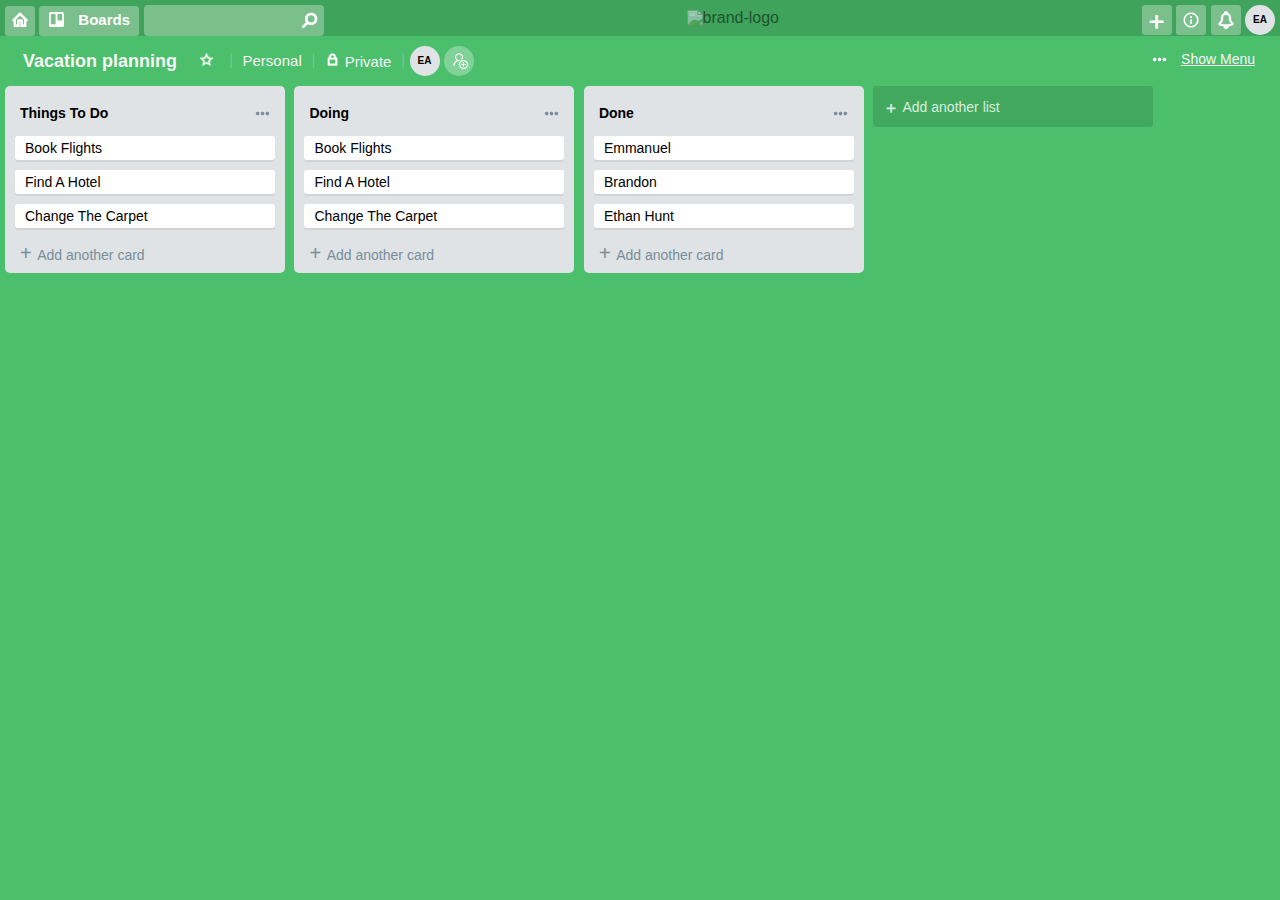
==== index.html @ 665a34eb "Initial commit" ====
<!doctype html>
<html lang=en-US>
	<head>
		<meta charset=UTF-8 />
		<title>Vacation planning | Trello</title>
		<link rel="stylesheet" href="assets/stylesheets/main.css" />
		<script src="https://ajax.googleapis.com/ajax/libs/jquery/3.3.1/jquery.min.js"></script>
		<script type="text/javascript" src="assets/javascripts/application.js"></script>
	</head>

	<body>
		<header id="main-header">
			<div id="left-icons">
				<a href="#" id="home-button"><img src="assets/images/icons/home-logo.png"></a>
				<a href="#" id="boards-button">
					<img src="assets/images/icons/trello-small.png" />
					<span>Boards</span>
				</a>
				<label for="search-bar" id="search-bar">
					<input type="search" name="search-bar" />
					<img src="assets/images/icons/search-button.png" id="search-button" alt="search button" />
				</label>
			</div>
			<div>
				<a><img src="assets/images/icons/Trello-logo-white.png" id="brand-logo" alt="brand-logo" /></a>
			</div>

			<div id="right-icons">
				<a href="#"><span id="add-button">&#65291;</span></a>
				<a href="#"><img src="assets/images/icons/info-button.png" id="info-button" alt="info button" /></a>
				<a href="#"><img src="assets/images/icons/notification-button.png" id="notification-button" alt="notification-button" id="user-logo" alt="user image" /></a>
				<a href="#" ><span>ea</span></a>
			</div>
		</header>

        <div id="menu-bar">
			<a href="#" class="hover-highlight" id="board-title"><h1>Vacation planning</h1></a>
			<a href="#" class="hover-highlight"><img src="assets/images/icons/star-button.png" id="star-button" alt="star button" /></a>
			<span span class="separator">|</span>
			<a href="#" class="hover-highlight"><h3>Personal</h3></a>
			<span class="separator">|</span>
			<a href="#" class="hover-highlight"><img src="assets/images/icons/lock-button.png" id="lock-button" alt="lock button" /><h3>Private</h3></a>
			<span span class="separator">|</span>
			<a href="#" class="user"><span>ea</span></a>
			<a href="#" class="add-contact"><img src="assets/images/icons/add-contact-button.png" id="add-contact-button" alt="star button" /></a>

			<div id="menu-bar-right">
				<a href="#" class="hover-highlight">
					<img src="assets/images/icons/more-button.png" id="more-button" alt="more button" />
					<h4>Show Menu</h4>
				</a>
			</div>
		</div>	

		<div id="rename-board">
			<header>
				<h4>Rename Board </h4>
				<img src="assets/images/icons/close-button-grey.png" alt="close-button-grey" id="rename-board-close-button" />	
			</header>
			<form>
				<label for="rename-board-input">
					<h2>Name</h2>
					<input type="text"  id="rename-board-input" />
				</label>
				<input type="submit" name="Rename" value="Rename" />
			</form>
		</div>

		<main>
			<div id="things-to-do" class="main-section">
				<header>
					<h2>Things to do</h2>
					<img src="assets/images/icons/more-button-grey.png" id="more-button-grey" alt="more button" />
				</header>
				<div>
					<ul id="items" ondragover="allowDrop(event)" ondrop="dropHandler(event)">
						<li id="item-1" draggable=true ondragstart="dragStartHandler(event)">Book flights</li>
						<li id="item-2" draggable=true ondragstart="dragStartHandler(event)">Find a hotel</li>
						<li id="item-3" draggable=true ondragstart="dragStartHandler(event)">Change the carpet</li>
					</ul>
				</div>
				<footer>
					<a>&plus; <span>Add another card</span></a>
				</footer>
			</div>

			<div id="doing" class="main-section">
				<header>
					<h2>Doing</h2>
					<img src="assets/images/icons/more-button-grey.png" id="more-button-grey" alt="more button" />
				</header>
				<div >
					<ul id="items" ondragover="allowDrop(event)" ondrop="dropHandler(event)">
						<li id="item-1" draggable=true ondragstart="dragStartHandler(event)">Book flights</li>
						<li id="item-2" draggable=true ondragstart="dragStartHandler(event)">Find a hotel</li>
						<li id="item-3" draggable=true ondragstart="dragStartHandler(event)">Change the carpet</li>
					</ul>
				</div>
				<footer>
					<a>&plus; <span>Add another card</span></a>
				</footer>
			</div>

			<div id="done" class="main-section">
				<header>
					<h2>Done</h2>
					<img src="assets/images/icons/more-button-grey.png" id="more-button-grey" alt="more button" />
				</header>
				<div>
					<ul id="items">
						<li draggable=true>Emmanuel</li>
						<li draggable=true>Brandon</li>
						<li draggable=true>Ethan Hunt</li>
					</ul>
				</div>
				<footer>
					<a>&plus;  <span>Add another card</span></a>
				</footer>
			</div>

			<a href="#" id="add-card"><span id="add-button">&#65291;</span>  Add another list</a>
		</main>
	</body>
</html>
---- assets/stylesheets/main.css ----
@import url("reset.css");

body {
	background-color: #4BBF6B;
	font-family: Avenir, sans-serif;
}

/*----------  Header style ----------*/
header#main-header {
	padding: 5px;
	text-align: center;
	box-sizing: border-box;
	background-color: #40A35B;
}

header#main-header #left-icons {
	float: left;
}

header#main-header div {
	display: inline-block;
}

header#main-header a#home-button,
div#right-icons a {
	width: 30px;
	height: 30px;
	padding-top: 3px;
	border-radius: 3px;
	color: #fff;
	text-decoration: none;
	vertical-align: middle;
	box-sizing: border-box;
	background-color: #7ABF8C;
	display: inline-block;
}

header#main-header #home-button img {
	padding-top: 2px;
	width: 18px;
}

header#main-header #boards-button {
	height: 30px;
	width: 100px;
	padding-top: 5px;
	border-radius: 3px;
	color: #FFFFFF;
	text-decoration: none;
	vertical-align: middle;
	display: inline-block;
	text-align: center;
	box-sizing: border-box;
	background-color: #7ABF8C;
}

header#main-header #boards-button img {
	width: 15px;
	display: inline-block;
	vertical-align: middle;
}
    
header#main-header #boards-button span {
	font-size: 15px;
	margin-left: 10px;
	vertical-align: middle;
	font-weight: bold;
}

header#main-header #search-bar input {
	height: 31px;
	border-radius: 4px;
	padding: 0;
	border: 0;
	width: 180px;
	background: #7ABF8C;
}

header#main-header #search-bar #search-button {
    left: 300px;
    width: 19px;
    top: 11px;    
	position: absolute;
}

header#main-header #brand-logo {
	width: 75px;
	opacity: .5;
	margin: 5px 0;
	vertical-align: middle;
}

header#main-header #right-icons {
	float: right;
}

span#add-button {
	font-size: 25px;
	font-weight: bolder;
}

div#right-icons a img {
	padding-top: 3px;
	width: 18px;
}

div#right-icons a:last-child {
	padding-top: 5px;
	background-color: #DFE3E6;
	border-radius: 100%;
}

div#right-icons a:last-child span {
	font-size: 10px;
	font-weight: bold;
	color: #000000;
	text-transform: uppercase;
}

/*----------  Menu bar style ----------*/
div#menu-bar {
	padding: 10px 15px;
}

.hover-highlight:hover {
	background-color: #40A35B;
}

div#menu-bar a {
	border-radius: 3px;
	padding: 5px;
	color: #F6F6F6;
	text-align: center;
	text-decoration: none;
	display: inline-block;
	box-sizing: border-box;
	vertical-align: middle;
}

div#menu-bar h1 {
	width: 160px;
	font-size: 18px;
	font-weight: bold;
}

.separator {
	color: #6FCC89;
}

div#menu-bar #info-button,
#star-button,
#lock-button {
	padding: 0 5px;
	width: 15px;
}

#lock-button {
	padding-left: 0px;
}

div#menu-bar h3 {
	display: inline-block;
	font-size: 15px;
}

.user {
	width: 30px;
	height: 30px;
	padding-top: 5px;
	background-color: #DFE3E6;
	border-radius: 100% !important;
} 

.user span {
	font-size: 10px;
	font-weight: bold;
	color: #000000;
	text-transform: uppercase;
}

.add-contact {
	width: 30px;
	height: 30px;
	padding-top: 5px;
	background-color: #81D298;
	border-radius: 100% !important;
}

.add-contact img#add-contact-button {
	padding-top: 0px;
	padding-left: 0px;
	width: 18px;
}

div#menu-bar-right {
	float: right;
}

div#menu-bar-right a {
	margin-top: -5px;
	padding: 10px;
}

div#menu-bar-right img {
	width: 15px;
	margin-right: 10px;
	vertical-align: middle;
}

div#menu-bar-right h4 {
	font-size: 14px;
	display: inline-block;
	text-decoration: underline;
}

/*----------  Rename Board Style ----------*/
div#rename-board {
	width: 300px;
	border-radius: 3px;
	z-index: 100;
	margin-left: 5px;
	padding: 10px;
	box-shadow: 0 2px #d3d3d3;
	background-color: #FFFFFF;
	position: absolute;
	display: none;
}

div#rename-board header {
	height: 30px;
	padding-top: 3px;
	border-bottom: 1px solid #d1d1d1;
	text-align: center;
}

div#rename-board header h4 {
	font-size: 14px;
	color: #596E7A;
	vertical-align: top;
	display: inline-block;
}

div#rename-board header img {
	width: 14px; 
	left: 90px;
	position: relative;
	cursor: pointer;
}

div#rename-board form h2 {
	font-size: 14px;
	padding: 10px 0;
	text-transform: capitalize;
	font-weight: bold;
}

div#rename-board form input#rename-board-input {
	border: 2px solid #DFE3E6;
	border-radius: 3px;
	height: 35px;
	width: 295px;
	padding: 5px 5px 5px 15px;
	box-sizing: border-box;
}

div#rename-board form input#rename-board-input:focus {
    border: 2px solid #0079BF;
}

div#rename-board form input[type="submit"] {
	height: 30px;
	width: 120px;
	font-size: 14px;
	border-radius: 3px;
	margin-top: 20px;
	color: #FFFFFF;
	border: none;
	background: #5AAC44;
	cursor: pointer;
}

/*----------  Main style ----------*/
main {
	width: max-content;
}

.main-section {
	width: 280px;
	margin-left: 5px;
	background: #DFE3E6;
	border-radius: 5px;
	vertical-align: top;
	box-sizing: border-box;
	display: inline-block;
}

.main-section header {
	margin: 10px 0 5px 15px;
}

.main-section h2 {
	font-size: 14px;
	text-transform: capitalize;
	font-weight: bold;
	display: inline-block;
}

.main-section img#more-button-grey {
	width: 15px;
	left: 132px;
	padding: 10px;
	position: relative;
	vertical-align: middle;
}

#doing img#more-button-grey {
	left: 180px;
}

#done img#more-button-grey {
	left: 185px;
}

.main-section img#more-button-grey:hover {
	border-radius: 3px;
	cursor: pointer;
	background-color: #C3CBD1;
}

div.main-section ul#items li {
	border-radius: 3px;
	padding: 5px 10px;
	font-size: 14px;
	margin: 0 10px 10px 10px;
	box-shadow: 0 2px #d3d3d3;
	background-color: #FFFFFF;
	text-transform: capitalize;
	box-sizing: border-box;
}

div.main-section footer {
	height: 35px;
	padding-left: 15px;
	padding-top: 5px;
	font-size: 15px;
	color: #798D99;
	border-bottom-right-radius:  5px;
	border-bottom-left-radius:  5px;
	box-sizing: border-box;
}

div.main-section footer  a {
	font-size: 20px;
}

div.main-section footer:hover {
	background-color: #C3CBD1;
	color: #17394D;
}

div.main-section footer span {
	font-size: 14px;
	vertical-align: middle;
}

div.main-section footer span:hover {
	text-decoration: underline;
}

#add-card span {
	font-size: 16px;
	vertical-align: middle;
}

#add-card {
	font-size: 14px;
	margin-left: 5px;
	width: 270px;
	height: 27px;
	padding: 14px 0 0px 10px;
	color: #D9EEDF;
	border-radius: 3px;
	background-color: #42A85E;
	display: inline-block;
	text-decoration: none;
}

#add-card:hover {
	background-color: #399151;
}
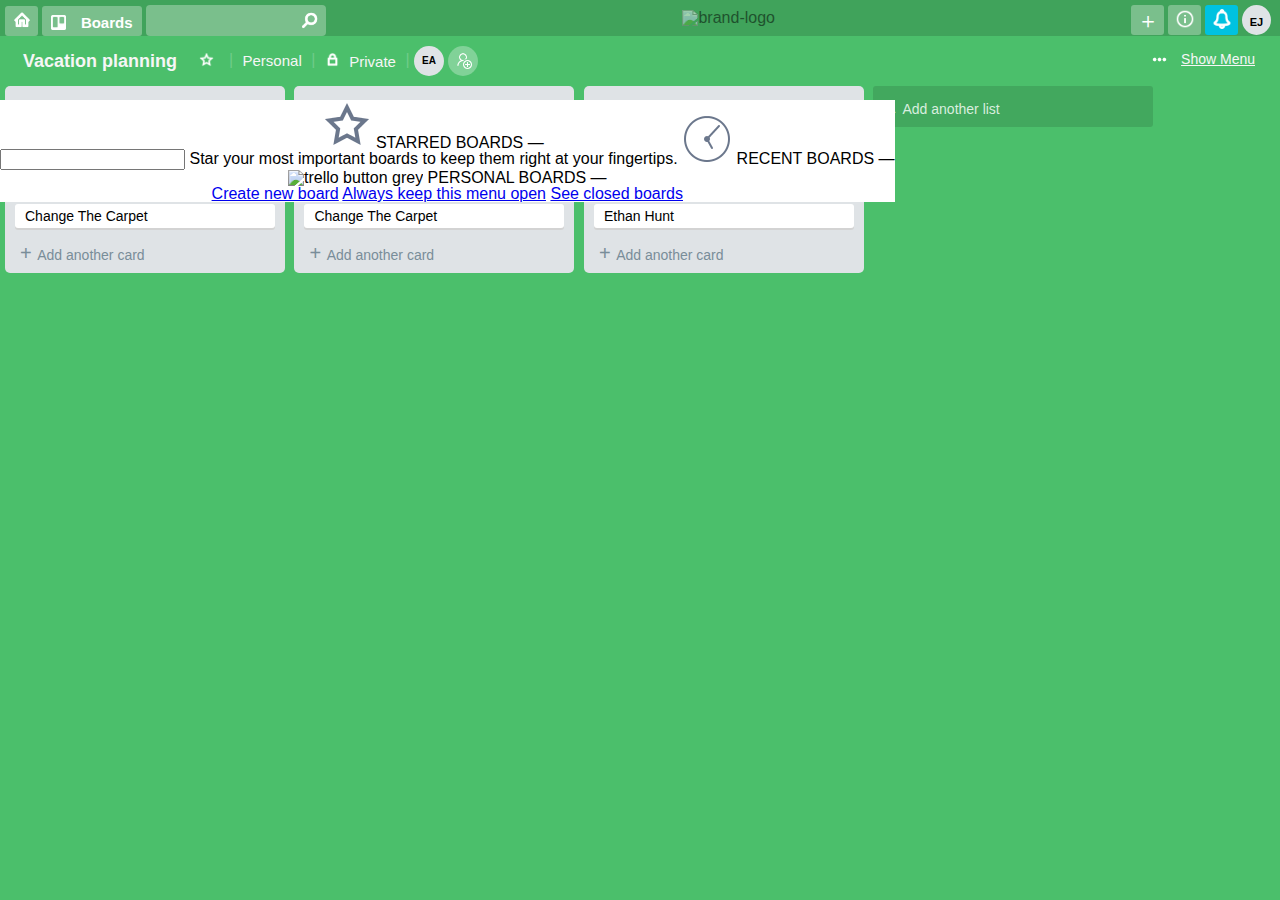
==== commit 70fd38b3: "Board button dropdown" ====
--- a/index.html
+++ b/index.html
@@ -11,35 +11,87 @@
 	<body>
 		<header id="main-header">
 			<div id="left-icons">
-				<a href="#" id="home-button"><img src="assets/images/icons/home-logo.png"></a>
-				<a href="#" id="boards-button">
+				<a href="#" id="home-button">
+					<img src="assets/images/icons/home-logo.png">
+				</a><!--
+			 --><a href="#" id="boards-button">
 					<img src="assets/images/icons/trello-small.png" />
 					<span>Boards</span>
-				</a>
-				<label for="search-bar" id="search-bar">
+				</a><!--
+			 --><label for="search-bar" id="search-bar">
 					<input type="search" name="search-bar" />
 					<img src="assets/images/icons/search-button.png" id="search-button" alt="search button" />
 				</label>
+			</div>
+
+			<div id="boards-dropdown">
+				<label for="find-boards">
+					<input type="text" name="find-boards" id="find-boards-input" />
+				</label>
+				<div id="starred-boards">
+					<div>
+						<img src="assets/images/icons/star-button-grey.png" alt="star button grey" class="display-inline-block" />
+						<h3 class="display-inline-block">STARRED BOARDS</h3>
+						<span class="display-inline-block">&mdash;</span>
+					</div>
+					<p>Star your most important boards to keep them right at your fingertips.</p>
+				</div>
+				<div id="recent-boards">
+					<div>
+						<img src="assets/images/icons/clock-button-grey.png" alt="clock button grey" class="display-inline-block">
+						<h3 class="display-inline-block">RECENT BOARDS</h3>
+						<span class="display-inline-block">&mdash;</span>
+					</div>
+				</div>
+				<div id="personal-boards">
+					<div>
+						<img src="assets/images/icons/trello-button-grey.png" alt="trello button grey" class="display-inline-block" />
+						<h3 class="display-inline-block">PERSONAL BOARDS</h3>
+						<span class="display-inline-block">&mdash;</span>
+					</div>
+				</div>
+				<div id="boards-links">
+					<a href="#">Create new board</a>
+					<a href="#">Always keep this menu open</a>
+					<a href="#">See closed boards</a>
+				</div>
 			</div>
 			<div>
 				<a><img src="assets/images/icons/Trello-logo-white.png" id="brand-logo" alt="brand-logo" /></a>
 			</div>
 
 			<div id="right-icons">
-				<a href="#"><span id="add-button">&#65291;</span></a>
-				<a href="#"><img src="assets/images/icons/info-button.png" id="info-button" alt="info button" /></a>
-				<a href="#"><img src="assets/images/icons/notification-button.png" id="notification-button" alt="notification-button" id="user-logo" alt="user image" /></a>
-				<a href="#" ><span>ea</span></a>
+				<a href="#">
+					<span id="add-button">&#65291;</span>
+				</a><!--
+			 --><a href="#">
+			 		<img src="assets/images/icons/info-button.png" id="info-button" alt="info button" />
+			 	</a><!--
+			 --><a href="#" id="notification-button">
+			 		<img src="assets/images/icons/notification-button.png" alt="notification-button" id="user-logo" alt="user image" />
+			 	</a><!--
+			 --><a href="#" >
+			 		<span>ej</span>
+			 	</a>
 			</div>
 		</header>
 
         <div id="menu-bar">
-			<a href="#" class="hover-highlight" id="board-title"><h1>Vacation planning</h1></a>
-			<a href="#" class="hover-highlight"><img src="assets/images/icons/star-button.png" id="star-button" alt="star button" /></a>
-			<span span class="separator">|</span>
-			<a href="#" class="hover-highlight"><h3>Personal</h3></a>
+			<a href="#" class="hover-highlight" id="board-title">
+				<h1>Vacation planning</h1>
+			</a>
+			<a href="#" class="hover-highlight">
+				<img src="assets/images/icons/star-button.png" id="star-button" alt="star button" />
+			</a>
 			<span class="separator">|</span>
-			<a href="#" class="hover-highlight"><img src="assets/images/icons/lock-button.png" id="lock-button" alt="lock button" /><h3>Private</h3></a>
+			<a href="#" class="hover-highlight">
+				<h3>Personal</h3>
+			</a>
+			<span class="separator">|</span>
+			<a href="#" class="hover-highlight">
+				<img src="assets/images/icons/lock-button.png" id="lock-button" alt="lock button" />
+				<h3>Private</h3>
+			</a>
 			<span span class="separator">|</span>
 			<a href="#" class="user"><span>ea</span></a>
 			<a href="#" class="add-contact"><img src="assets/images/icons/add-contact-button.png" id="add-contact-button" alt="star button" /></a>
--- a/assets/stylesheets/main.css
+++ b/assets/stylesheets/main.css
@@ -3,6 +3,18 @@
 body {
 	background-color: #4BBF6B;
 	font-family: Avenir, sans-serif;
+}
+
+.display-inline-block {
+	display: inline-block;
+}
+
+.display-inline {
+	display: inline;
+}
+
+.display-block {
+	display: block;
 }
 
 /*----------  Header style ----------*/
@@ -23,9 +35,9 @@
 
 header#main-header a#home-button,
 div#right-icons a {
-	width: 30px;
-	height: 30px;
-	padding-top: 3px;
+	width: 33px;
+	height: 30px;
+	padding-top: 1px;
 	border-radius: 3px;
 	color: #fff;
 	text-decoration: none;
@@ -33,17 +45,18 @@
 	box-sizing: border-box;
 	background-color: #7ABF8C;
 	display: inline-block;
+	margin-right: 4px;
 }
 
 header#main-header #home-button img {
-	padding-top: 2px;
+	padding-top: 4px;
 	width: 18px;
 }
 
 header#main-header #boards-button {
 	height: 30px;
 	width: 100px;
-	padding-top: 5px;
+	padding-top: 8px;
 	border-radius: 3px;
 	color: #FFFFFF;
 	text-decoration: none;
@@ -52,6 +65,22 @@
 	text-align: center;
 	box-sizing: border-box;
 	background-color: #7ABF8C;
+}
+
+/*----------  Board Dropdown ----------*/
+
+header div#boards-dropdown {
+	top: 100px;
+	left: 0;
+	z-index: 100;
+	position: absolute;
+	background-color: white;
+}
+
+header div#boards-dropdown #personal-boards,
+#starred-boards,
+#recent-boards {
+	display: block;
 }
 
 header#main-header #boards-button img {
@@ -95,23 +124,29 @@
 }
 
 span#add-button {
-	font-size: 25px;
-	font-weight: bolder;
+	font-size: 22px;
+	display: inline-block;
+	padding-top: 4px;
+}
+
+#notification-button {
+  background-color: #00c2e0 !important;
 }
 
 div#right-icons a img {
 	padding-top: 3px;
-	width: 18px;
+	width: 20px;
 }
 
 div#right-icons a:last-child {
-	padding-top: 5px;
+	padding-top: 8px;
 	background-color: #DFE3E6;
 	border-radius: 100%;
+	width: 29px;
 }
 
 div#right-icons a:last-child span {
-	font-size: 10px;
+	font-size: 11px;
 	font-weight: bold;
 	color: #000000;
 	text-transform: uppercase;
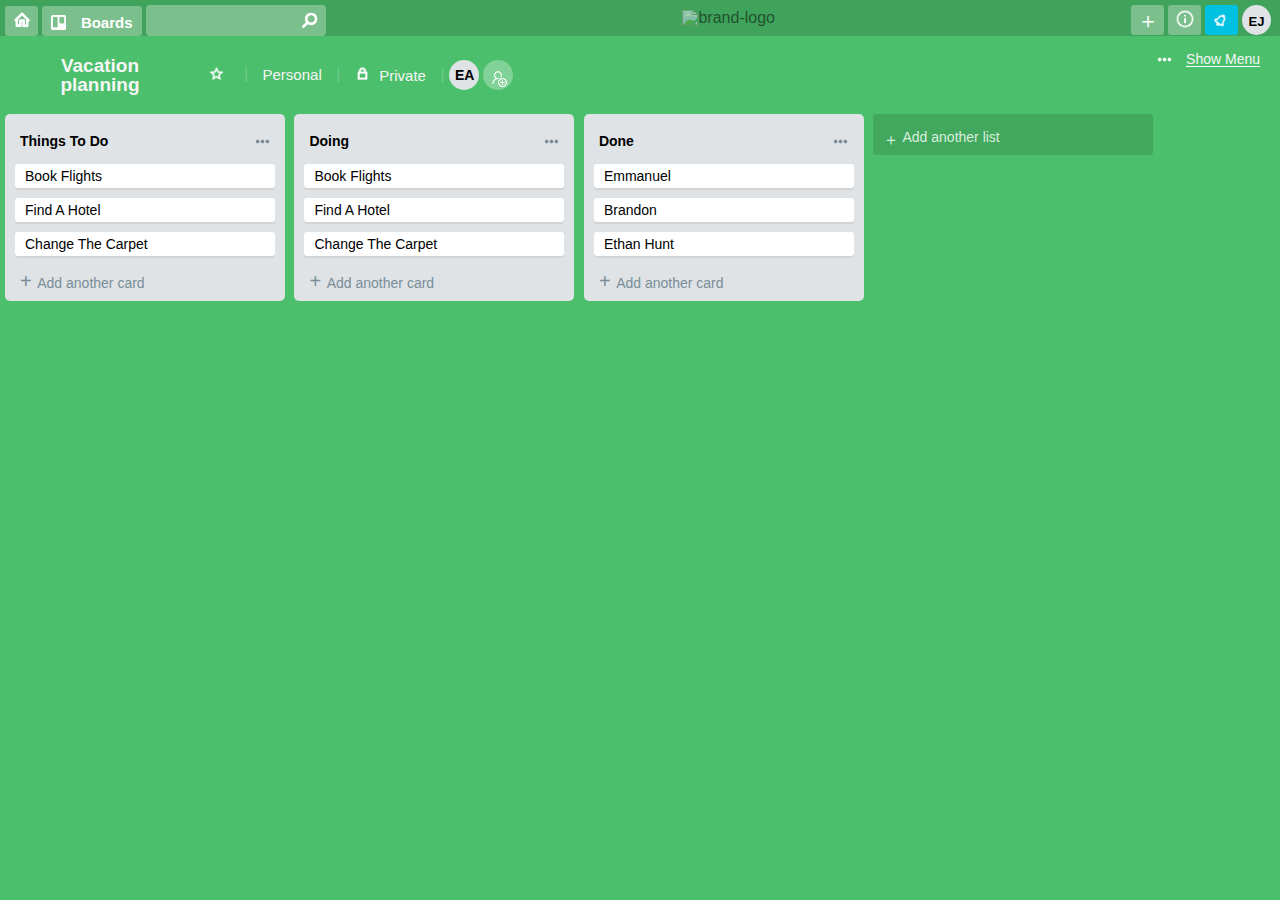
==== commit d052d773: "Drag and Drop Added" ====
--- a/index.html
+++ b/index.html
@@ -81,7 +81,7 @@
 				<h1>Vacation planning</h1>
 			</a>
 			<a href="#" class="hover-highlight">
-				<img src="assets/images/icons/star-button.png" id="star-button" alt="star button" />
+				<img src="assets/images/icons/star-button.png" id="star-button" alt="star button" title="Click to star or unstar this board. Starred boards show up at the top of your boards list." />
 			</a>
 			<span class="separator">|</span>
 			<a href="#" class="hover-highlight">
@@ -94,7 +94,7 @@
 			</a>
 			<span span class="separator">|</span>
 			<a href="#" class="user"><span>ea</span></a>
-			<a href="#" class="add-contact"><img src="assets/images/icons/add-contact-button.png" id="add-contact-button" alt="star button" /></a>
+			<a href="#" class="add-contact"><img src="assets/images/icons/add-contact-button.png" id="add-contact-button" alt="star button" title="Invite To Board." /></a>
 
 			<div id="menu-bar-right">
 				<a href="#" class="hover-highlight">
@@ -126,9 +126,9 @@
 				</header>
 				<div>
 					<ul id="items" ondragover="allowDrop(event)" ondrop="dropHandler(event)">
-						<li id="item-1" draggable=true ondragstart="dragStartHandler(event)">Book flights</li>
-						<li id="item-2" draggable=true ondragstart="dragStartHandler(event)">Find a hotel</li>
-						<li id="item-3" draggable=true ondragstart="dragStartHandler(event)">Change the carpet</li>
+						<li id="todo-item-1" draggable=true ondragstart="dragStartHandler(event)">Book flights</li>
+						<li id="todo-item-2" draggable=true ondragstart="dragStartHandler(event)">Find a hotel</li>
+						<li id="todo-item-3" draggable=true ondragstart="dragStartHandler(event)">Change the carpet</li>
 					</ul>
 				</div>
 				<footer>
@@ -143,9 +143,9 @@
 				</header>
 				<div >
 					<ul id="items" ondragover="allowDrop(event)" ondrop="dropHandler(event)">
-						<li id="item-1" draggable=true ondragstart="dragStartHandler(event)">Book flights</li>
-						<li id="item-2" draggable=true ondragstart="dragStartHandler(event)">Find a hotel</li>
-						<li id="item-3" draggable=true ondragstart="dragStartHandler(event)">Change the carpet</li>
+						<li id="doing-item-1" draggable=true ondragstart="dragStartHandler(event)">Book flights</li>
+						<li id="doing-item-2" draggable=true ondragstart="dragStartHandler(event)">Find a hotel</li>
+						<li id="doing-item-3" draggable=true ondragstart="dragStartHandler(event)">Change the carpet</li>
 					</ul>
 				</div>
 				<footer>
@@ -159,10 +159,10 @@
 					<img src="assets/images/icons/more-button-grey.png" id="more-button-grey" alt="more button" />
 				</header>
 				<div>
-					<ul id="items">
-						<li draggable=true>Emmanuel</li>
-						<li draggable=true>Brandon</li>
-						<li draggable=true>Ethan Hunt</li>
+					<ul id="items" ondragover="allowDrop(event)" ondrop="dropHandler(event)">
+						<li id="done-item-1" draggable=true ondragstart="dragStartHandler(event)">Emmanuel</li>
+						<li id="done-item-1" draggable=true ondragstart="dragStartHandler(event)">Brandon</li>
+						<li id="done-item-1" draggable=true ondragstart="dragStartHandler(event)">Ethan Hunt</li>
 					</ul>
 				</div>
 				<footer>
--- a/assets/stylesheets/main.css
+++ b/assets/stylesheets/main.css
@@ -75,6 +75,7 @@
 	z-index: 100;
 	position: absolute;
 	background-color: white;
+	display: none;
 }
 
 header div#boards-dropdown #personal-boards,
@@ -119,6 +120,8 @@
 	vertical-align: middle;
 }
 
+/*----------  Header right icons ----------*/
+
 header#main-header #right-icons {
 	float: right;
 }
@@ -136,6 +139,12 @@
 div#right-icons a img {
 	padding-top: 3px;
 	width: 20px;
+}
+
+#notification-button img#user-logo {
+    width: 13px;
+	margin-top: 5px;
+	transform: rotate(35deg);
 }
 
 div#right-icons a:last-child {
@@ -146,7 +155,7 @@
 }
 
 div#right-icons a:last-child span {
-	font-size: 11px;
+	font-size: 13px;
 	font-weight: bold;
 	color: #000000;
 	text-transform: uppercase;
@@ -154,16 +163,16 @@
 
 /*----------  Menu bar style ----------*/
 div#menu-bar {
-	padding: 10px 15px;
+	padding: 10px;
 }
 
 .hover-highlight:hover {
-	background-color: #40A35B;
+	background-color: #34864B;
 }
 
 div#menu-bar a {
 	border-radius: 3px;
-	padding: 5px;
+	padding: 10px;
 	color: #F6F6F6;
 	text-align: center;
 	text-decoration: none;
@@ -174,8 +183,8 @@
 
 div#menu-bar h1 {
 	width: 160px;
-	font-size: 18px;
-	font-weight: bold;
+	font-size: 19px;
+	font-weight: bolder;
 }
 
 .separator {
@@ -207,10 +216,13 @@
 } 
 
 .user span {
-	font-size: 10px;
+	font-size: 14px;
 	font-weight: bold;
 	color: #000000;
 	text-transform: uppercase;
+	display: block;
+	margin-left: -4px;
+	margin-top: -2px;
 }
 
 .add-contact {
@@ -225,6 +237,8 @@
 	padding-top: 0px;
 	padding-left: 0px;
 	width: 18px;
+	margin: -4px;
+	margin-left: -5px;
 }
 
 div#menu-bar-right {
@@ -245,7 +259,7 @@
 div#menu-bar-right h4 {
 	font-size: 14px;
 	display: inline-block;
-	text-decoration: underline;
+	border-bottom: 1px solid white;
 }
 
 /*----------  Rename Board Style ----------*/
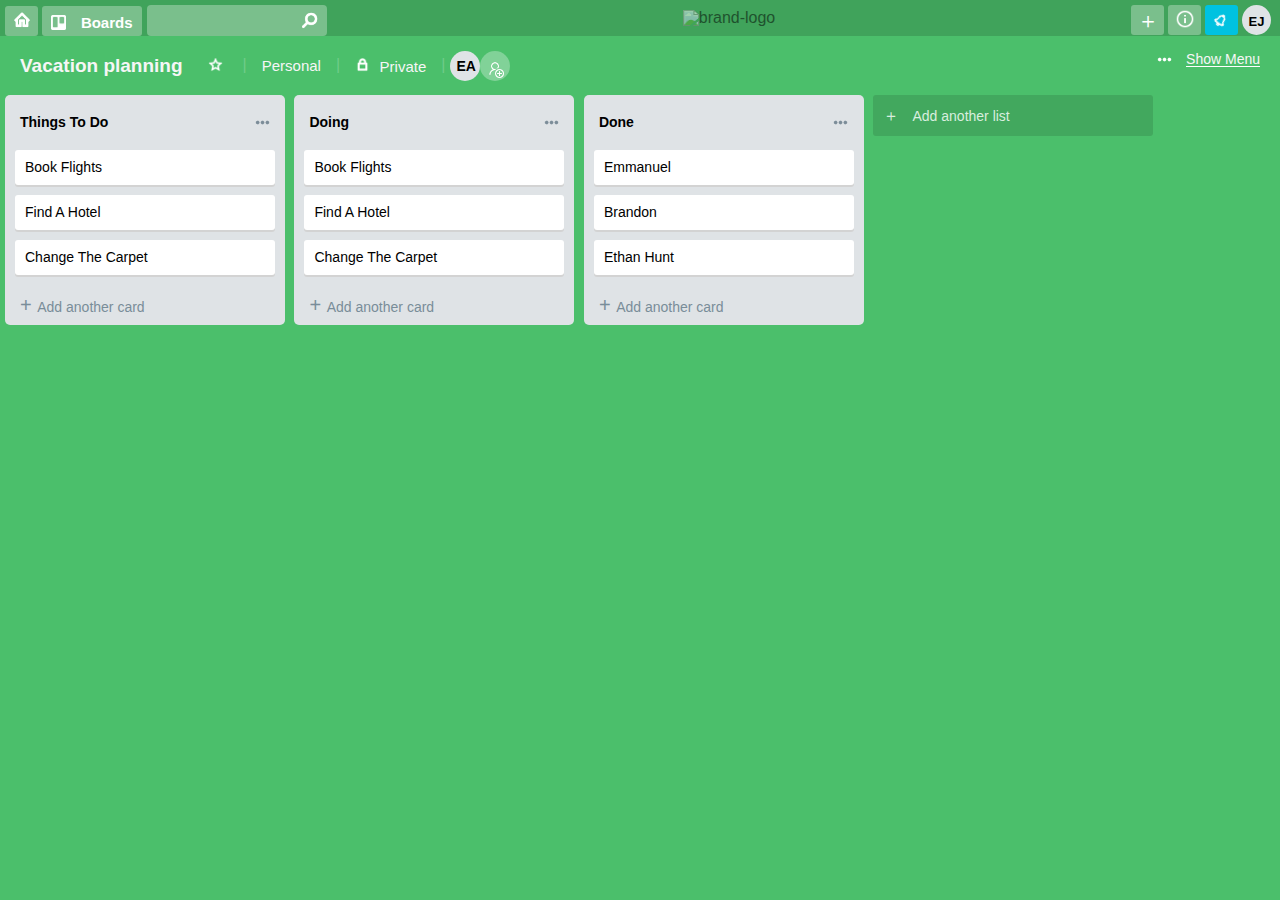
==== commit e36de5f4: "Added 'Click rename' functionality" ====
--- a/index.html
+++ b/index.html
@@ -18,8 +18,8 @@
 					<img src="assets/images/icons/trello-small.png" />
 					<span>Boards</span>
 				</a><!--
-			 --><label for="search-bar" id="search-bar">
-					<input type="search" name="search-bar" />
+			 --><label for="search-bar" id="search-bar"><!--
+				 --><input type="search" name="search-bar" />
 					<img src="assets/images/icons/search-button.png" id="search-button" alt="search button" />
 				</label>
 			</div>
@@ -79,22 +79,26 @@
         <div id="menu-bar">
 			<a href="#" class="hover-highlight" id="board-title">
 				<h1>Vacation planning</h1>
-			</a>
-			<a href="#" class="hover-highlight">
+			</a><!--
+		 --><a href="#" class="hover-highlight">
 				<img src="assets/images/icons/star-button.png" id="star-button" alt="star button" title="Click to star or unstar this board. Starred boards show up at the top of your boards list." />
-			</a>
-			<span class="separator">|</span>
-			<a href="#" class="hover-highlight">
+			</a><!--
+		--><span class="separator">|</span><!--
+		--><a href="#" class="hover-highlight">
 				<h3>Personal</h3>
-			</a>
-			<span class="separator">|</span>
-			<a href="#" class="hover-highlight">
+			</a><!--
+		--><span class="separator">|</span><!--
+		--><a href="#" class="hover-highlight">
 				<img src="assets/images/icons/lock-button.png" id="lock-button" alt="lock button" />
 				<h3>Private</h3>
+			</a><!--
+		 --><span span class="separator">|</span><!--
+		 --><a href="#" class="user">
+				<span>ea</span>
+			</a><!--
+		 --><a href="#" class="add-contact">
+				<img src="assets/images/icons/add-contact-button.png" id="add-contact-button" alt="star button" title="Invite To Board." />
 			</a>
-			<span span class="separator">|</span>
-			<a href="#" class="user"><span>ea</span></a>
-			<a href="#" class="add-contact"><img src="assets/images/icons/add-contact-button.png" id="add-contact-button" alt="star button" title="Invite To Board." /></a>
 
 			<div id="menu-bar-right">
 				<a href="#" class="hover-highlight">
@@ -104,7 +108,7 @@
 			</div>
 		</div>	
 
-		<div id="rename-board">
+		<!-- <div id="rename-board">
 			<header>
 				<h4>Rename Board </h4>
 				<img src="assets/images/icons/close-button-grey.png" alt="close-button-grey" id="rename-board-close-button" />	
@@ -116,7 +120,7 @@
 				</label>
 				<input type="submit" name="Rename" value="Rename" />
 			</form>
-		</div>
+		</div> -->
 
 		<main>
 			<div id="things-to-do" class="main-section">
--- a/assets/stylesheets/main.css
+++ b/assets/stylesheets/main.css
@@ -58,6 +58,7 @@
 	width: 100px;
 	padding-top: 8px;
 	border-radius: 3px;
+	margin-right: 5px;
 	color: #FFFFFF;
 	text-decoration: none;
 	vertical-align: middle;
@@ -103,6 +104,7 @@
 	padding: 0;
 	border: 0;
 	width: 180px;
+	vertical-align: middle;
 	background: #7ABF8C;
 }
 
@@ -182,13 +184,13 @@
 }
 
 div#menu-bar h1 {
-	width: 160px;
 	font-size: 19px;
 	font-weight: bolder;
 }
 
 .separator {
 	color: #6FCC89;
+	margin: 0 5px;
 }
 
 div#menu-bar #info-button,
@@ -376,9 +378,14 @@
 	background-color: #C3CBD1;
 }
 
+ul#items {
+	padding: 5px 0;
+}
+
 div.main-section ul#items li {
-	border-radius: 3px;
-	padding: 5px 10px;
+	height: 35px;
+	border-radius: 3px;
+	padding: 10px 10px;
 	font-size: 14px;
 	margin: 0 10px 10px 10px;
 	box-shadow: 0 2px #d3d3d3;
@@ -418,7 +425,9 @@
 
 #add-card span {
 	font-size: 16px;
-	vertical-align: middle;
+	vertical-align: top;
+	margin-top: -5px;
+	margin-right: 10px;
 }
 
 #add-card {
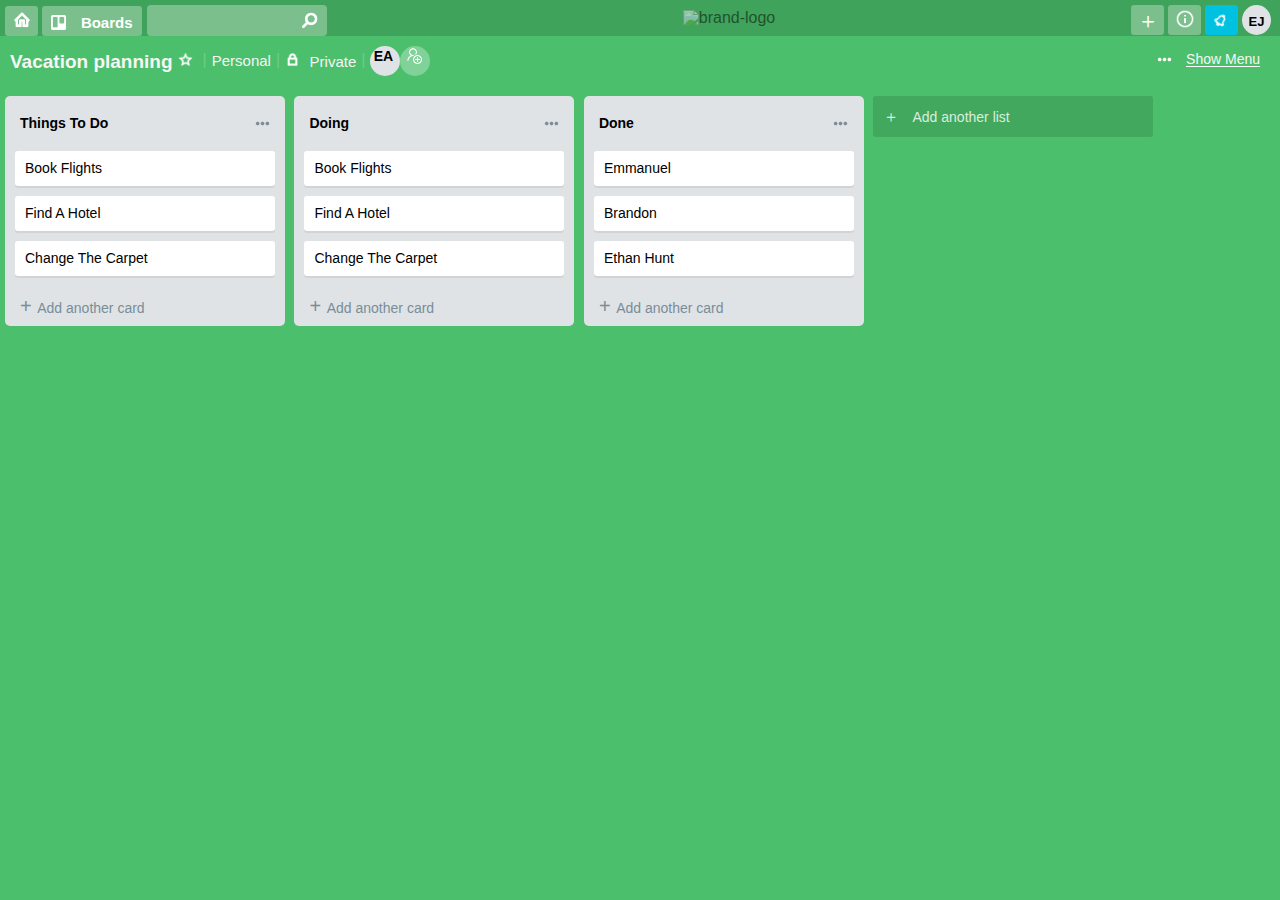
==== commit b6c1e5dd: "'Click Rename' has been edited" ====
--- a/index.html
+++ b/index.html
@@ -1,4 +1,5 @@
 <!doctype html>
+
 <html lang=en-US>
 	<head>
 		<meta charset=UTF-8 />
@@ -78,7 +79,7 @@
 
         <div id="menu-bar">
 			<a href="#" class="hover-highlight" id="board-title">
-				<h1>Vacation planning</h1>
+				<h1 class="board-name">Vacation planning</h1>
 			</a><!--
 		 --><a href="#" class="hover-highlight">
 				<img src="assets/images/icons/star-button.png" id="star-button" alt="star button" title="Click to star or unstar this board. Starred boards show up at the top of your boards list." />
--- a/assets/stylesheets/main.css
+++ b/assets/stylesheets/main.css
@@ -166,6 +166,7 @@
 /*----------  Menu bar style ----------*/
 div#menu-bar {
 	padding: 10px;
+	height: 40px;
 }
 
 .hover-highlight:hover {
@@ -174,7 +175,7 @@
 
 div#menu-bar a {
 	border-radius: 3px;
-	padding: 10px;
+	/*! padding: 10px; */
 	color: #F6F6F6;
 	text-align: center;
 	text-decoration: none;
@@ -186,6 +187,21 @@
 div#menu-bar h1 {
 	font-size: 19px;
 	font-weight: bolder;
+}
+
+/*----------  Rename-Input style ----------*/
+#rename-input {
+	height: 34px;
+	border: 2px #1BA4CF solid;
+	margin-left: -10px;
+	border-radius: 3px;
+	font-size: 18px;
+	padding-left: 10px; 
+	font-family: Avenir, sans-serif;
+	min-width: max-content;
+}
+
+iinput#rename-input:enabled {
 }
 
 .separator {
@@ -236,11 +252,11 @@
 }
 
 .add-contact img#add-contact-button {
-	padding-top: 0px;
+	padding-top: 0;
 	padding-left: 0px;
 	width: 18px;
-	margin: -4px;
 	margin-left: -5px;
+	margin-top: -5px;
 }
 
 div#menu-bar-right {
@@ -264,71 +280,6 @@
 	border-bottom: 1px solid white;
 }
 
-/*----------  Rename Board Style ----------*/
-div#rename-board {
-	width: 300px;
-	border-radius: 3px;
-	z-index: 100;
-	margin-left: 5px;
-	padding: 10px;
-	box-shadow: 0 2px #d3d3d3;
-	background-color: #FFFFFF;
-	position: absolute;
-	display: none;
-}
-
-div#rename-board header {
-	height: 30px;
-	padding-top: 3px;
-	border-bottom: 1px solid #d1d1d1;
-	text-align: center;
-}
-
-div#rename-board header h4 {
-	font-size: 14px;
-	color: #596E7A;
-	vertical-align: top;
-	display: inline-block;
-}
-
-div#rename-board header img {
-	width: 14px; 
-	left: 90px;
-	position: relative;
-	cursor: pointer;
-}
-
-div#rename-board form h2 {
-	font-size: 14px;
-	padding: 10px 0;
-	text-transform: capitalize;
-	font-weight: bold;
-}
-
-div#rename-board form input#rename-board-input {
-	border: 2px solid #DFE3E6;
-	border-radius: 3px;
-	height: 35px;
-	width: 295px;
-	padding: 5px 5px 5px 15px;
-	box-sizing: border-box;
-}
-
-div#rename-board form input#rename-board-input:focus {
-    border: 2px solid #0079BF;
-}
-
-div#rename-board form input[type="submit"] {
-	height: 30px;
-	width: 120px;
-	font-size: 14px;
-	border-radius: 3px;
-	margin-top: 20px;
-	color: #FFFFFF;
-	border: none;
-	background: #5AAC44;
-	cursor: pointer;
-}
 
 /*----------  Main style ----------*/
 main {
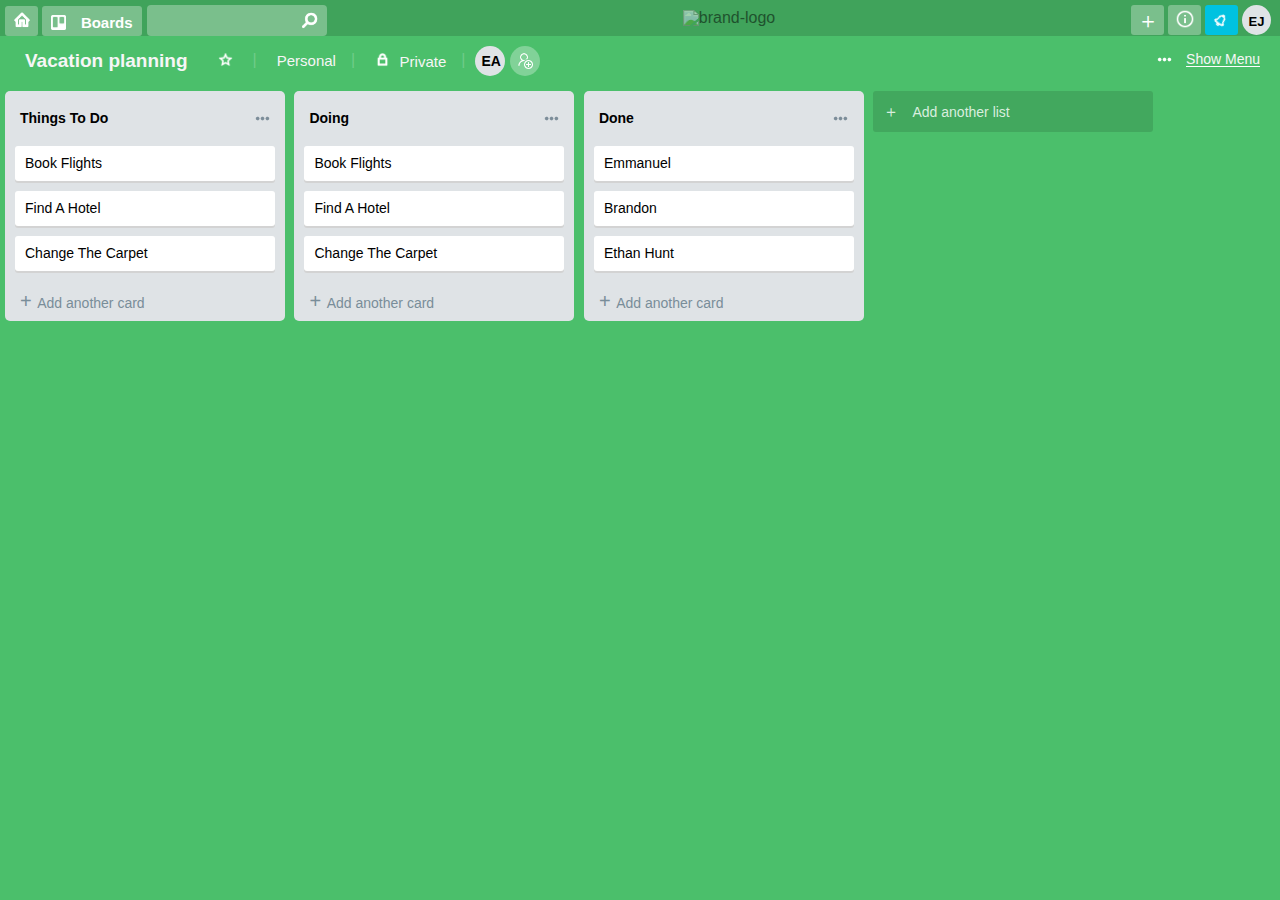
==== commit 8f54a52c: "Style Edit" ====
--- a/index.html
+++ b/index.html
@@ -2,7 +2,7 @@
 
 <html lang=en-US>
 	<head>
-		<meta charset=UTF-8 />
+		<meta charset='UTF-8' />
 		<title>Vacation planning | Trello</title>
 		<link rel="stylesheet" href="assets/stylesheets/main.css" />
 		<script src="https://ajax.googleapis.com/ajax/libs/jquery/3.3.1/jquery.min.js"></script>
--- a/assets/stylesheets/main.css
+++ b/assets/stylesheets/main.css
@@ -167,6 +167,8 @@
 div#menu-bar {
 	padding: 10px;
 	height: 40px;
+	padding-top: 0;
+	margin-top: 5px;
 }
 
 .hover-highlight:hover {
@@ -175,13 +177,14 @@
 
 div#menu-bar a {
 	border-radius: 3px;
-	/*! padding: 10px; */
+	padding: 10px;
 	color: #F6F6F6;
 	text-align: center;
 	text-decoration: none;
 	display: inline-block;
 	box-sizing: border-box;
 	vertical-align: middle;
+	margin-left: 5px;
 }
 
 div#menu-bar h1 {
@@ -191,14 +194,14 @@
 
 /*----------  Rename-Input style ----------*/
 #rename-input {
-	height: 34px;
+	height: 30px;
 	border: 2px #1BA4CF solid;
 	margin-left: -10px;
 	border-radius: 3px;
 	font-size: 18px;
 	padding-left: 10px; 
 	font-family: Avenir, sans-serif;
-	min-width: max-content;
+	margin-top: -5px;
 }
 
 iinput#rename-input:enabled {
@@ -261,6 +264,7 @@
 
 div#menu-bar-right {
 	float: right;
+	margin-top: 5px;
 }
 
 div#menu-bar-right a {
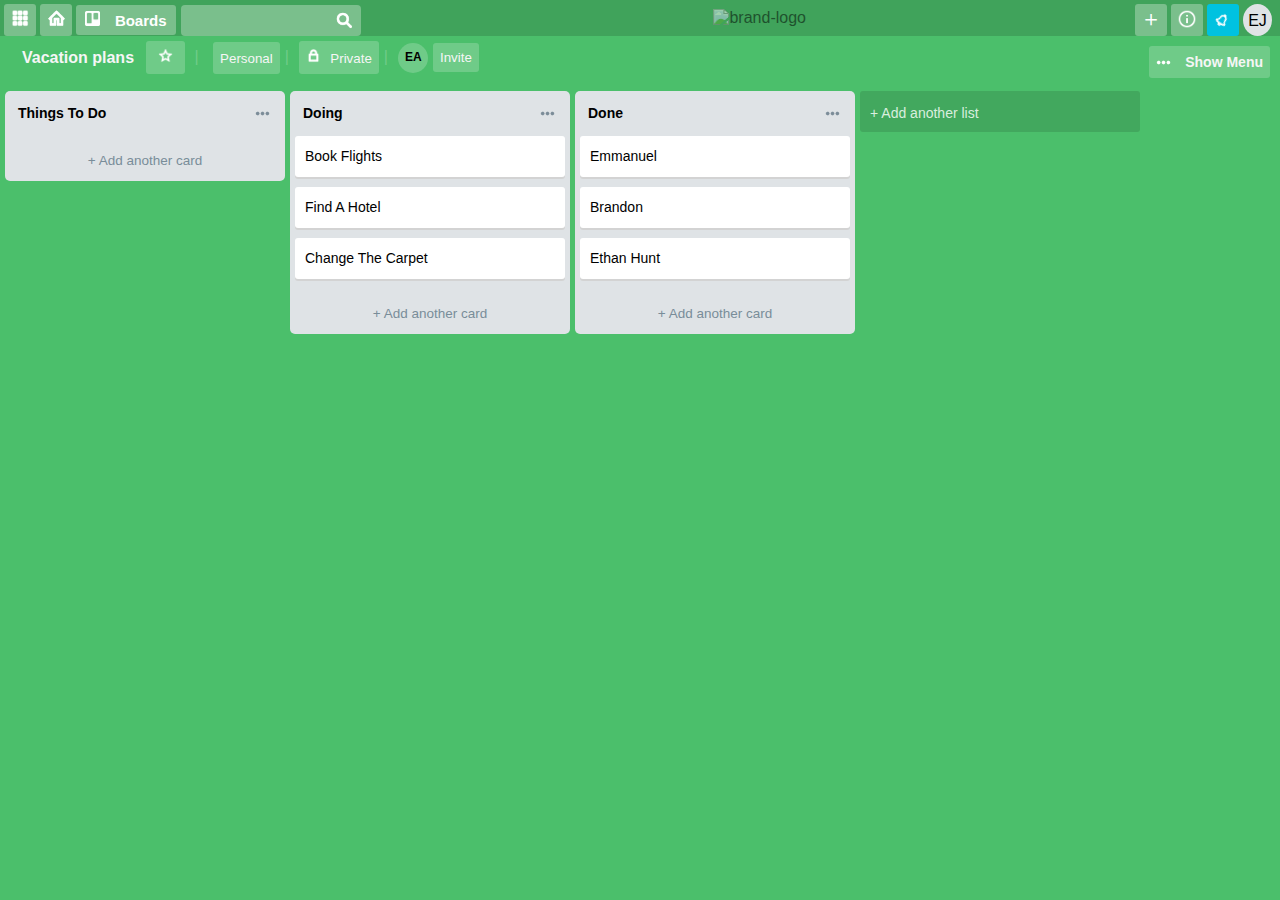
==== commit 1683dbdd: "First commit." ====
--- a/index.html
+++ b/index.html
@@ -1,18 +1,23 @@
-<!doctype html>
+<!DOCTYPE html>
 
 <html lang=en-US>
 	<head>
 		<meta charset='UTF-8' />
 		<title>Vacation planning | Trello</title>
 		<link rel="stylesheet" href="assets/stylesheets/main.css" />
-		<script src="https://ajax.googleapis.com/ajax/libs/jquery/3.3.1/jquery.min.js"></script>
-		<script type="text/javascript" src="assets/javascripts/application.js"></script>
+		<script src="https://ajax.googleapis.com/ajax/libs/jquery/2.2.4/jquery.min.js"></script>
+		<link rel="stylesheet" href="https://ajax.googleapis.com/ajax/libs/jqueryui/1.12.1/themes/smoothness/jquery-ui.css">
+    <script src="https://ajax.googleapis.com/ajax/libs/jqueryui/1.12.1/jquery-ui.min.js"></script> 
+		<script type="text/javascript" src="assets/javascripts/application_copy.js"></script>
 	</head>
 
 	<body>
 		<header id="main-header">
 			<div id="left-icons">
 				<a href="#" id="home-button">
+					<img src="assets/images/icons/home-button-white.png">
+				</a><!--
+		--><a href="#" id="home-button">
 					<img src="assets/images/icons/home-logo.png">
 				</a><!--
 			 --><a href="#" id="boards-button">
@@ -77,29 +82,29 @@
 			</div>
 		</header>
 
-        <div id="menu-bar">
-			<a href="#" class="hover-highlight" id="board-title">
-				<h1 class="board-name">Vacation planning</h1>
+    <div id="menu-bar">
+			<a href="#" style="background: none;" id="board-title">
+				<h1 class="board-name contenteditable" contenteditable="true" tabindex='-1'>Vacation plans</h1>
 			</a><!--
-		 --><a href="#" class="hover-highlight">
+	 --><a href="#" class="hover-highlight">
 				<img src="assets/images/icons/star-button.png" id="star-button" alt="star button" title="Click to star or unstar this board. Starred boards show up at the top of your boards list." />
 			</a><!--
-		--><span class="separator">|</span><!--
-		--><a href="#" class="hover-highlight">
-				<h3>Personal</h3>
+	--> <span class="separator">|</span><!--
+	--> <a href="#" class="hover-highlight">
+		  	<h3>Personal</h3>
 			</a><!--
-		--><span class="separator">|</span><!--
-		--><a href="#" class="hover-highlight">
+	--><span class="separator">|</span><!--
+	--><a href="#" class="hover-highlight">
 				<img src="assets/images/icons/lock-button.png" id="lock-button" alt="lock button" />
 				<h3>Private</h3>
 			</a><!--
-		 --><span span class="separator">|</span><!--
-		 --><a href="#" class="user">
+	--><span span class="separator">|</span><!--
+	--><a href="#" class="user">
 				<span>ea</span>
-			</a><!--
-		 --><a href="#" class="add-contact">
-				<img src="assets/images/icons/add-contact-button.png" id="add-contact-button" alt="star button" title="Invite To Board." />
-			</a>
+			  </a><!--
+	   --><a href="#" class="add-contact">
+			 		<span id="add-contact-button" title="Invite To Board">Invite</span>
+		  	</a>
 
 			<div id="menu-bar-right">
 				<a href="#" class="hover-highlight">
@@ -109,73 +114,76 @@
 			</div>
 		</div>	
 
-		<!-- <div id="rename-board">
-			<header>
-				<h4>Rename Board </h4>
-				<img src="assets/images/icons/close-button-grey.png" alt="close-button-grey" id="rename-board-close-button" />	
-			</header>
-			<form>
-				<label for="rename-board-input">
-					<h2>Name</h2>
-					<input type="text"  id="rename-board-input" />
-				</label>
-				<input type="submit" name="Rename" value="Rename" />
-			</form>
-		</div> -->
-
 		<main>
 			<div id="things-to-do" class="main-section">
 				<header>
-					<h2>Things to do</h2>
-					<img src="assets/images/icons/more-button-grey.png" id="more-button-grey" alt="more button" />
+					<h2 contenteditable="true" tabindex='1' class='contenteditable'>Things to do</h2><!--
+					--><img src="assets/images/icons/more-button-grey.png" id="more-button-grey" alt="more button" />
 				</header>
 				<div>
-					<ul id="items" ondragover="allowDrop(event)" ondrop="dropHandler(event)">
-						<li id="todo-item-1" draggable=true ondragstart="dragStartHandler(event)">Book flights</li>
-						<li id="todo-item-2" draggable=true ondragstart="dragStartHandler(event)">Find a hotel</li>
-						<li id="todo-item-3" draggable=true ondragstart="dragStartHandler(event)">Change the carpet</li>
+					<ul id='things-to-do-items' class='items list-items'>
+						
 					</ul>
 				</div>
-				<footer>
-					<a>&plus; <span>Add another card</span></a>
+				<footer class="footer">
+					<a>&plus;  Add another card</a>
+				</footer>
+			</div><!--
+
+	--><div id="doing" class="main-section">
+				<header>
+					<h2 contenteditable="true" tabindex='-1' class='contenteditable'>Doing</h2><!--
+			--><img src="assets/images/icons/more-button-grey.png" id="more-button-grey" alt="more button" />
+				</header>
+				<div class="containter">
+					<ul id="doing-items" class='items'>
+						<li id="doing-item-1">Book flights</li>
+						<li id="doing-item-2">Find a hotel</li>
+						<li id="doing-item-3">Change the carpet</li>
+					</ul>
+				</div>
+
+				<footer class="footer">
+					<a>&plus;  Add another card</a>
+				</footer>
+			</div><!--
+
+		--><div id="done" class="main-section">
+				<header>
+					<h2 contenteditable="true">Done</h2><!--
+			 --><img src="assets/images/icons/more-button-grey.png" id="more-button-grey" alt="more button" />
+				</header>
+
+				<div>
+					<ul id="done-items" class="items">
+						<li id="done-item-1">Emmanuel</li>
+						<li id="done-item-1">Brandon</li>
+						<li id="done-item-1">Ethan Hunt</li>
+					</ul>
+				</div>
+
+				<footer class="footer">
+					<a>&plus;  Add another card</a>
 				</footer>
 			</div>
+		</main><!--
+ --><a href="/" id="add-list" class="add-list">&plus; Add another list</a>
 
-			<div id="doing" class="main-section">
-				<header>
-					<h2>Doing</h2>
-					<img src="assets/images/icons/more-button-grey.png" id="more-button-grey" alt="more button" />
-				</header>
-				<div >
-					<ul id="items" ondragover="allowDrop(event)" ondrop="dropHandler(event)">
-						<li id="doing-item-1" draggable=true ondragstart="dragStartHandler(event)">Book flights</li>
-						<li id="doing-item-2" draggable=true ondragstart="dragStartHandler(event)">Find a hotel</li>
-						<li id="doing-item-3" draggable=true ondragstart="dragStartHandler(event)">Change the carpet</li>
-					</ul>
-				</div>
-				<footer>
-					<a>&plus; <span>Add another card</span></a>
-				</footer>
-			</div>
-
-			<div id="done" class="main-section">
-				<header>
-					<h2>Done</h2>
-					<img src="assets/images/icons/more-button-grey.png" id="more-button-grey" alt="more button" />
-				</header>
-				<div>
-					<ul id="items" ondragover="allowDrop(event)" ondrop="dropHandler(event)">
-						<li id="done-item-1" draggable=true ondragstart="dragStartHandler(event)">Emmanuel</li>
-						<li id="done-item-1" draggable=true ondragstart="dragStartHandler(event)">Brandon</li>
-						<li id="done-item-1" draggable=true ondragstart="dragStartHandler(event)">Ethan Hunt</li>
-					</ul>
-				</div>
-				<footer>
-					<a>&plus;  <span>Add another card</span></a>
-				</footer>
-			</div>
-
-			<a href="#" id="add-card"><span id="add-button">&#65291;</span>  Add another list</a>
-		</main>
+ <!-- Form to create new list -->
+		<section id='list-title' style="display: none;">
+			<form method='POST' action='/'>
+				<fieldset>
+					<label for="list-title-text">
+						<input type="text" name="list-title-text" autofocus	placeholder="Enter list title..." />
+					</label>
+					
+					<input type='submit' name="submit-button"
+						value='Add List' /><!--
+			 --><button id='footer-close-button'>
+						<a href='#'>&#10005;</a>
+					</button>
+				</fieldset>
+			</form>
+		</section>
 	</body>
 </html>--- a/assets/stylesheets/main.css
+++ b/assets/stylesheets/main.css
@@ -1,8 +1,12 @@
-@import url("reset.css");
+@import url('whitespace-reset.css');
 
 body {
 	background-color: #4BBF6B;
-	font-family: Avenir, sans-serif;
+	font-family: "Montserrat", "Avenir", sans-serif;
+}
+
+body a {
+    text-decoration: none;
 }
 
 .display-inline-block {
@@ -13,13 +17,14 @@
 	display: inline;
 }
 
+\
 .display-block {
 	display: block;
 }
 
 /*----------  Header style ----------*/
 header#main-header {
-	padding: 5px;
+	padding: 4px;
 	text-align: center;
 	box-sizing: border-box;
 	background-color: #40A35B;
@@ -35,9 +40,9 @@
 
 header#main-header a#home-button,
 div#right-icons a {
-	width: 33px;
-	height: 30px;
-	padding-top: 1px;
+	width: 32px;
+	height: 32px;
+	padding-top: 0px;
 	border-radius: 3px;
 	color: #fff;
 	text-decoration: none;
@@ -49,14 +54,14 @@
 }
 
 header#main-header #home-button img {
-	padding-top: 4px;
-	width: 18px;
+	width: 19px;
+	padding-top: 5px;
 }
 
 header#main-header #boards-button {
 	height: 30px;
 	width: 100px;
-	padding-top: 8px;
+	padding-top: 3px;
 	border-radius: 3px;
 	margin-right: 5px;
 	color: #FFFFFF;
@@ -88,14 +93,16 @@
 header#main-header #boards-button img {
 	width: 15px;
 	display: inline-block;
-	vertical-align: middle;
+	/*! vertical-align:   bottom; */
 }
     
 header#main-header #boards-button span {
 	font-size: 15px;
 	margin-left: 10px;
-	vertical-align: middle;
+	vertical-align: text-bottom;
 	font-weight: bold;
+	display: inline-block;
+	margin-top: 4px;
 }
 
 header#main-header #search-bar input {
@@ -109,10 +116,11 @@
 }
 
 header#main-header #search-bar #search-button {
-    left: 300px;
+    left: -30px;
     width: 19px;
-    top: 11px;    
-	position: absolute;
+    top: 6px;    
+	position: relative;
+    transform: scaleX(-1);
 }
 
 header#main-header #brand-logo {
@@ -131,7 +139,6 @@
 span#add-button {
 	font-size: 22px;
 	display: inline-block;
-	padding-top: 4px;
 }
 
 #notification-button {
@@ -139,7 +146,7 @@
 }
 
 div#right-icons a img {
-	padding-top: 3px;
+	padding-top: 5px;
 	width: 20px;
 }
 
@@ -157,8 +164,8 @@
 }
 
 div#right-icons a:last-child span {
-	font-size: 13px;
-	font-weight: bold;
+	font-size: 16px;
+	/*! font-weight: bold; */
 	color: #000000;
 	text-transform: uppercase;
 }
@@ -171,13 +178,10 @@
 	margin-top: 5px;
 }
 
-.hover-highlight:hover {
-	background-color: #34864B;
-}
-
-div#menu-bar a {
-	border-radius: 3px;
-	padding: 10px;
+div#menu-bar a,
+.add-contact {
+	border-radius: 3px;
+	padding: 7px;
 	color: #F6F6F6;
 	text-align: center;
 	text-decoration: none;
@@ -185,10 +189,10 @@
 	box-sizing: border-box;
 	vertical-align: middle;
 	margin-left: 5px;
+	background-color: rgba(255, 255, 255, .2);
 }
 
 div#menu-bar h1 {
-	font-size: 19px;
 	font-weight: bolder;
 }
 
@@ -225,41 +229,29 @@
 
 div#menu-bar h3 {
 	display: inline-block;
-	font-size: 15px;
+	font-size: smaller;
+	font-weight: normal;
 }
 
 .user {
 	width: 30px;
 	height: 30px;
 	padding-top: 5px;
-	background-color: #DFE3E6;
+	background-color: #ffffff;
 	border-radius: 100% !important;
-} 
+}
 
 .user span {
-	font-size: 14px;
+	font-size: 12px;
 	font-weight: bold;
 	color: #000000;
 	text-transform: uppercase;
 	display: block;
-	margin-left: -4px;
-	margin-top: -2px;
-}
-
-.add-contact {
-	width: 30px;
-	height: 30px;
-	padding-top: 5px;
-	background-color: #81D298;
-	border-radius: 100% !important;
-}
-
-.add-contact img#add-contact-button {
-	padding-top: 0;
-	padding-left: 0px;
-	width: 18px;
-	margin-left: -5px;
-	margin-top: -5px;
+/* 	background-color: blue;  */
+}
+
+a.add-contact {
+  font-size: smaller;	
 }
 
 div#menu-bar-right {
@@ -268,8 +260,8 @@
 }
 
 div#menu-bar-right a {
-	margin-top: -5px;
-	padding: 10px;
+	padding: 7px;
+	background-color: rgba(255, 255, 255, .2);
 }
 
 div#menu-bar-right img {
@@ -281,51 +273,54 @@
 div#menu-bar-right h4 {
 	font-size: 14px;
 	display: inline-block;
-	border-bottom: 1px solid white;
+	/*! border-bottom: 1px solid white; */
 }
 
 
 /*----------  Main style ----------*/
 main {
 	width: max-content;
+	display: inline-block;
+	vertical-align: top;
 }
 
 .main-section {
 	width: 280px;
 	margin-left: 5px;
+	border-radius: 5px;
+	padding-top: 5px;
 	background: #DFE3E6;
-	border-radius: 5px;
 	vertical-align: top;
 	box-sizing: border-box;
 	display: inline-block;
+	padding-bottom: 5px;
 }
 
 .main-section header {
-	margin: 10px 0 5px 15px;
+    height: 35px;
 }
 
 .main-section h2 {
 	font-size: 14px;
+	margin-left: 13px;
 	text-transform: capitalize;
 	font-weight: bold;
-	display: inline-block;
-}
-
-.main-section img#more-button-grey {
+	padding: 9px 0px;
+	display: inline-block;
+}
+
+.main-section img#more-button-grey,
+section#list-title img {
 	width: 15px;
-	left: 132px;
 	padding: 10px;
-	position: relative;
-	vertical-align: middle;
-}
-
-#doing img#more-button-grey {
-	left: 180px;
-}
-
-#done img#more-button-grey {
-	left: 185px;
-}
+	margin-right: 5px;
+	float: right;
+}
+
+..main-section #footer-img {
+	border: 3px solid blue;
+}
+
 
 .main-section img#more-button-grey:hover {
 	border-radius: 3px;
@@ -333,35 +328,38 @@
 	background-color: #C3CBD1;
 }
 
-ul#items {
+ul.items {
 	padding: 5px 0;
 }
 
-div.main-section ul#items li {
-	height: 35px;
+div.main-section ul.items li {
+	line-height: 1.5em;
 	border-radius: 3px;
 	padding: 10px 10px;
 	font-size: 14px;
-	margin: 0 10px 10px 10px;
+	margin: 0 5px 10px 5px;
 	box-shadow: 0 2px #d3d3d3;
 	background-color: #FFFFFF;
 	text-transform: capitalize;
 	box-sizing: border-box;
+	cursor: pointer;
 }
 
 div.main-section footer {
 	height: 35px;
-	padding-left: 15px;
-	padding-top: 5px;
+	padding-top: 10px;
 	font-size: 15px;
+	width: 270px;
+	cursor: pointer;
+	text-align: center;
+	margin: 0 auto;
 	color: #798D99;
-	border-bottom-right-radius:  5px;
-	border-bottom-left-radius:  5px;
-	box-sizing: border-box;
-}
-
-div.main-section footer  a {
-	font-size: 20px;
+	box-sizing: border-box;
+}
+
+div.main-section footer a {
+	font-size: 0.9em;
+	text-decoration: none;
 }
 
 div.main-section footer:hover {
@@ -371,6 +369,7 @@
 
 div.main-section footer span {
 	font-size: 14px;
+	text-decoration: none; 
 	vertical-align: middle;
 }
 
@@ -385,7 +384,7 @@
 	margin-right: 10px;
 }
 
-#add-card {
+#add-list{
 	font-size: 14px;
 	margin-left: 5px;
 	width: 270px;
@@ -400,4 +399,85 @@
 
 #add-card:hover {
 	background-color: #399151;
+}
+
+section#list-title {
+	border-radius: 5px;
+	padding: 5px;
+	background: #DFE3E6;
+	display: inline-block;
+}
+
+section#card-title .footer-img,
+section#list-title .footer-img {
+	margin-top: 10px;
+}
+
+section#card-title form textarea {
+  font-family: 'Montserrat';
+	display: block;
+	border: 1px solid blue;
+	box-sizing: border-box;
+	box-shadow: 0 2px #d3d3d3;
+	font-size: 1.1em;
+	padding: 10px 10px;
+	height: 60px;
+	margin: 0 auto;
+	width: 270px;
+}
+
+section#card-title form textarea::placeholder {
+  font-family: 'Montserrat';
+	font-size: 0.8em;
+}
+
+
+section#list-title form input[type=text] {
+	display: block;
+	font-size: 0.8em;
+	width: 270px;
+	padding: 10px
+}
+
+section#list-title form input[type=text]:active {
+/* 	border: 1px solid blue; */
+}
+
+section#card-title form input::placeholder,
+section#list-title form input::placeholder {
+	color: grey;
+}
+
+section#card-title form input[type='submit'],
+section#list-title form input[type='submit'] {
+  width: 95px;
+	height: 32px;
+	margin: 10px 5px 5px 5px;
+	border-radius: 5px;
+	font-size: 0.93em;
+	cursor: pointer;
+	background-color: #5aac44;
+	color: white;
+	border: none; 
+	text-align: center;
+}
+
+section#card-title form button,
+section#list-title form button {
+	border: none; 
+	font-size: 20px;
+	background: none;
+}
+
+section form button a {
+	color: #6b778c;
+}
+
+.footer-img {
+	cursor: pointer;
+	padding-left: 0;
+}
+
+.footer-img:hover {
+	background-color: rgba(255, 255, 255, .5);
 }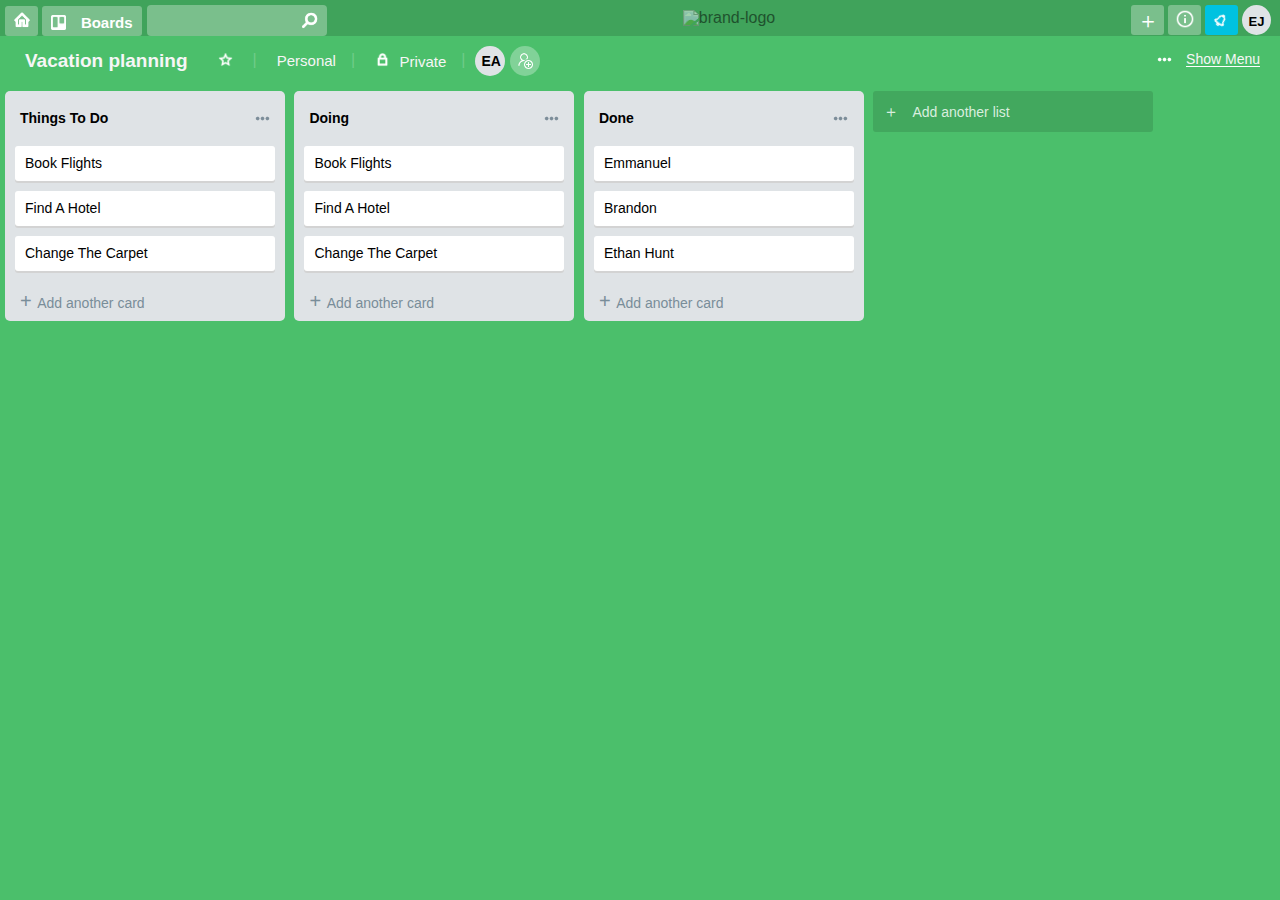
==== commit 6c39bfed: "Revert "First commit."" ====
--- a/index.html
+++ b/index.html
@@ -1,23 +1,18 @@
-<!DOCTYPE html>
+<!doctype html>
 
 <html lang=en-US>
 	<head>
 		<meta charset='UTF-8' />
 		<title>Vacation planning | Trello</title>
 		<link rel="stylesheet" href="assets/stylesheets/main.css" />
-		<script src="https://ajax.googleapis.com/ajax/libs/jquery/2.2.4/jquery.min.js"></script>
-		<link rel="stylesheet" href="https://ajax.googleapis.com/ajax/libs/jqueryui/1.12.1/themes/smoothness/jquery-ui.css">
-    <script src="https://ajax.googleapis.com/ajax/libs/jqueryui/1.12.1/jquery-ui.min.js"></script> 
-		<script type="text/javascript" src="assets/javascripts/application_copy.js"></script>
+		<script src="https://ajax.googleapis.com/ajax/libs/jquery/3.3.1/jquery.min.js"></script>
+		<script type="text/javascript" src="assets/javascripts/application.js"></script>
 	</head>
 
 	<body>
 		<header id="main-header">
 			<div id="left-icons">
 				<a href="#" id="home-button">
-					<img src="assets/images/icons/home-button-white.png">
-				</a><!--
-		--><a href="#" id="home-button">
 					<img src="assets/images/icons/home-logo.png">
 				</a><!--
 			 --><a href="#" id="boards-button">
@@ -82,29 +77,29 @@
 			</div>
 		</header>
 
-    <div id="menu-bar">
-			<a href="#" style="background: none;" id="board-title">
-				<h1 class="board-name contenteditable" contenteditable="true" tabindex='-1'>Vacation plans</h1>
+        <div id="menu-bar">
+			<a href="#" class="hover-highlight" id="board-title">
+				<h1 class="board-name">Vacation planning</h1>
 			</a><!--
-	 --><a href="#" class="hover-highlight">
+		 --><a href="#" class="hover-highlight">
 				<img src="assets/images/icons/star-button.png" id="star-button" alt="star button" title="Click to star or unstar this board. Starred boards show up at the top of your boards list." />
 			</a><!--
-	--> <span class="separator">|</span><!--
-	--> <a href="#" class="hover-highlight">
-		  	<h3>Personal</h3>
+		--><span class="separator">|</span><!--
+		--><a href="#" class="hover-highlight">
+				<h3>Personal</h3>
 			</a><!--
-	--><span class="separator">|</span><!--
-	--><a href="#" class="hover-highlight">
+		--><span class="separator">|</span><!--
+		--><a href="#" class="hover-highlight">
 				<img src="assets/images/icons/lock-button.png" id="lock-button" alt="lock button" />
 				<h3>Private</h3>
 			</a><!--
-	--><span span class="separator">|</span><!--
-	--><a href="#" class="user">
+		 --><span span class="separator">|</span><!--
+		 --><a href="#" class="user">
 				<span>ea</span>
-			  </a><!--
-	   --><a href="#" class="add-contact">
-			 		<span id="add-contact-button" title="Invite To Board">Invite</span>
-		  	</a>
+			</a><!--
+		 --><a href="#" class="add-contact">
+				<img src="assets/images/icons/add-contact-button.png" id="add-contact-button" alt="star button" title="Invite To Board." />
+			</a>
 
 			<div id="menu-bar-right">
 				<a href="#" class="hover-highlight">
@@ -114,76 +109,73 @@
 			</div>
 		</div>	
 
+		<!-- <div id="rename-board">
+			<header>
+				<h4>Rename Board </h4>
+				<img src="assets/images/icons/close-button-grey.png" alt="close-button-grey" id="rename-board-close-button" />	
+			</header>
+			<form>
+				<label for="rename-board-input">
+					<h2>Name</h2>
+					<input type="text"  id="rename-board-input" />
+				</label>
+				<input type="submit" name="Rename" value="Rename" />
+			</form>
+		</div> -->
+
 		<main>
 			<div id="things-to-do" class="main-section">
 				<header>
-					<h2 contenteditable="true" tabindex='1' class='contenteditable'>Things to do</h2><!--
-					--><img src="assets/images/icons/more-button-grey.png" id="more-button-grey" alt="more button" />
+					<h2>Things to do</h2>
+					<img src="assets/images/icons/more-button-grey.png" id="more-button-grey" alt="more button" />
 				</header>
 				<div>
-					<ul id='things-to-do-items' class='items list-items'>
-						
+					<ul id="items" ondragover="allowDrop(event)" ondrop="dropHandler(event)">
+						<li id="todo-item-1" draggable=true ondragstart="dragStartHandler(event)">Book flights</li>
+						<li id="todo-item-2" draggable=true ondragstart="dragStartHandler(event)">Find a hotel</li>
+						<li id="todo-item-3" draggable=true ondragstart="dragStartHandler(event)">Change the carpet</li>
 					</ul>
 				</div>
-				<footer class="footer">
-					<a>&plus;  Add another card</a>
+				<footer>
+					<a>&plus; <span>Add another card</span></a>
 				</footer>
-			</div><!--
+			</div>
 
-	--><div id="doing" class="main-section">
+			<div id="doing" class="main-section">
 				<header>
-					<h2 contenteditable="true" tabindex='-1' class='contenteditable'>Doing</h2><!--
-			--><img src="assets/images/icons/more-button-grey.png" id="more-button-grey" alt="more button" />
+					<h2>Doing</h2>
+					<img src="assets/images/icons/more-button-grey.png" id="more-button-grey" alt="more button" />
 				</header>
-				<div class="containter">
-					<ul id="doing-items" class='items'>
-						<li id="doing-item-1">Book flights</li>
-						<li id="doing-item-2">Find a hotel</li>
-						<li id="doing-item-3">Change the carpet</li>
+				<div >
+					<ul id="items" ondragover="allowDrop(event)" ondrop="dropHandler(event)">
+						<li id="doing-item-1" draggable=true ondragstart="dragStartHandler(event)">Book flights</li>
+						<li id="doing-item-2" draggable=true ondragstart="dragStartHandler(event)">Find a hotel</li>
+						<li id="doing-item-3" draggable=true ondragstart="dragStartHandler(event)">Change the carpet</li>
 					</ul>
 				</div>
+				<footer>
+					<a>&plus; <span>Add another card</span></a>
+				</footer>
+			</div>
 
-				<footer class="footer">
-					<a>&plus;  Add another card</a>
-				</footer>
-			</div><!--
-
-		--><div id="done" class="main-section">
+			<div id="done" class="main-section">
 				<header>
-					<h2 contenteditable="true">Done</h2><!--
-			 --><img src="assets/images/icons/more-button-grey.png" id="more-button-grey" alt="more button" />
+					<h2>Done</h2>
+					<img src="assets/images/icons/more-button-grey.png" id="more-button-grey" alt="more button" />
 				</header>
-
 				<div>
-					<ul id="done-items" class="items">
-						<li id="done-item-1">Emmanuel</li>
-						<li id="done-item-1">Brandon</li>
-						<li id="done-item-1">Ethan Hunt</li>
+					<ul id="items" ondragover="allowDrop(event)" ondrop="dropHandler(event)">
+						<li id="done-item-1" draggable=true ondragstart="dragStartHandler(event)">Emmanuel</li>
+						<li id="done-item-1" draggable=true ondragstart="dragStartHandler(event)">Brandon</li>
+						<li id="done-item-1" draggable=true ondragstart="dragStartHandler(event)">Ethan Hunt</li>
 					</ul>
 				</div>
-
-				<footer class="footer">
-					<a>&plus;  Add another card</a>
+				<footer>
+					<a>&plus;  <span>Add another card</span></a>
 				</footer>
 			</div>
-		</main><!--
- --><a href="/" id="add-list" class="add-list">&plus; Add another list</a>
 
- <!-- Form to create new list -->
-		<section id='list-title' style="display: none;">
-			<form method='POST' action='/'>
-				<fieldset>
-					<label for="list-title-text">
-						<input type="text" name="list-title-text" autofocus	placeholder="Enter list title..." />
-					</label>
-					
-					<input type='submit' name="submit-button"
-						value='Add List' /><!--
-			 --><button id='footer-close-button'>
-						<a href='#'>&#10005;</a>
-					</button>
-				</fieldset>
-			</form>
-		</section>
+			<a href="#" id="add-card"><span id="add-button">&#65291;</span>  Add another list</a>
+		</main>
 	</body>
 </html>--- a/assets/stylesheets/main.css
+++ b/assets/stylesheets/main.css
@@ -1,12 +1,8 @@
-@import url('whitespace-reset.css');
+@import url("reset.css");
 
 body {
 	background-color: #4BBF6B;
-	font-family: "Montserrat", "Avenir", sans-serif;
-}
-
-body a {
-    text-decoration: none;
+	font-family: Avenir, sans-serif;
 }
 
 .display-inline-block {
@@ -17,14 +13,13 @@
 	display: inline;
 }
 
-\
 .display-block {
 	display: block;
 }
 
 /*----------  Header style ----------*/
 header#main-header {
-	padding: 4px;
+	padding: 5px;
 	text-align: center;
 	box-sizing: border-box;
 	background-color: #40A35B;
@@ -40,9 +35,9 @@
 
 header#main-header a#home-button,
 div#right-icons a {
-	width: 32px;
-	height: 32px;
-	padding-top: 0px;
+	width: 33px;
+	height: 30px;
+	padding-top: 1px;
 	border-radius: 3px;
 	color: #fff;
 	text-decoration: none;
@@ -54,14 +49,14 @@
 }
 
 header#main-header #home-button img {
-	width: 19px;
-	padding-top: 5px;
+	padding-top: 4px;
+	width: 18px;
 }
 
 header#main-header #boards-button {
 	height: 30px;
 	width: 100px;
-	padding-top: 3px;
+	padding-top: 8px;
 	border-radius: 3px;
 	margin-right: 5px;
 	color: #FFFFFF;
@@ -93,16 +88,14 @@
 header#main-header #boards-button img {
 	width: 15px;
 	display: inline-block;
-	/*! vertical-align:   bottom; */
+	vertical-align: middle;
 }
     
 header#main-header #boards-button span {
 	font-size: 15px;
 	margin-left: 10px;
-	vertical-align: text-bottom;
+	vertical-align: middle;
 	font-weight: bold;
-	display: inline-block;
-	margin-top: 4px;
 }
 
 header#main-header #search-bar input {
@@ -116,11 +109,10 @@
 }
 
 header#main-header #search-bar #search-button {
-    left: -30px;
+    left: 300px;
     width: 19px;
-    top: 6px;    
-	position: relative;
-    transform: scaleX(-1);
+    top: 11px;    
+	position: absolute;
 }
 
 header#main-header #brand-logo {
@@ -139,6 +131,7 @@
 span#add-button {
 	font-size: 22px;
 	display: inline-block;
+	padding-top: 4px;
 }
 
 #notification-button {
@@ -146,7 +139,7 @@
 }
 
 div#right-icons a img {
-	padding-top: 5px;
+	padding-top: 3px;
 	width: 20px;
 }
 
@@ -164,8 +157,8 @@
 }
 
 div#right-icons a:last-child span {
-	font-size: 16px;
-	/*! font-weight: bold; */
+	font-size: 13px;
+	font-weight: bold;
 	color: #000000;
 	text-transform: uppercase;
 }
@@ -178,10 +171,13 @@
 	margin-top: 5px;
 }
 
-div#menu-bar a,
-.add-contact {
-	border-radius: 3px;
-	padding: 7px;
+.hover-highlight:hover {
+	background-color: #34864B;
+}
+
+div#menu-bar a {
+	border-radius: 3px;
+	padding: 10px;
 	color: #F6F6F6;
 	text-align: center;
 	text-decoration: none;
@@ -189,10 +185,10 @@
 	box-sizing: border-box;
 	vertical-align: middle;
 	margin-left: 5px;
-	background-color: rgba(255, 255, 255, .2);
 }
 
 div#menu-bar h1 {
+	font-size: 19px;
 	font-weight: bolder;
 }
 
@@ -229,29 +225,41 @@
 
 div#menu-bar h3 {
 	display: inline-block;
-	font-size: smaller;
-	font-weight: normal;
+	font-size: 15px;
 }
 
 .user {
 	width: 30px;
 	height: 30px;
 	padding-top: 5px;
-	background-color: #ffffff;
+	background-color: #DFE3E6;
 	border-radius: 100% !important;
-}
+} 
 
 .user span {
-	font-size: 12px;
+	font-size: 14px;
 	font-weight: bold;
 	color: #000000;
 	text-transform: uppercase;
 	display: block;
-/* 	background-color: blue;  */
-}
-
-a.add-contact {
-  font-size: smaller;	
+	margin-left: -4px;
+	margin-top: -2px;
+}
+
+.add-contact {
+	width: 30px;
+	height: 30px;
+	padding-top: 5px;
+	background-color: #81D298;
+	border-radius: 100% !important;
+}
+
+.add-contact img#add-contact-button {
+	padding-top: 0;
+	padding-left: 0px;
+	width: 18px;
+	margin-left: -5px;
+	margin-top: -5px;
 }
 
 div#menu-bar-right {
@@ -260,8 +268,8 @@
 }
 
 div#menu-bar-right a {
-	padding: 7px;
-	background-color: rgba(255, 255, 255, .2);
+	margin-top: -5px;
+	padding: 10px;
 }
 
 div#menu-bar-right img {
@@ -273,54 +281,51 @@
 div#menu-bar-right h4 {
 	font-size: 14px;
 	display: inline-block;
-	/*! border-bottom: 1px solid white; */
+	border-bottom: 1px solid white;
 }
 
 
 /*----------  Main style ----------*/
 main {
 	width: max-content;
-	display: inline-block;
-	vertical-align: top;
 }
 
 .main-section {
 	width: 280px;
 	margin-left: 5px;
+	background: #DFE3E6;
 	border-radius: 5px;
-	padding-top: 5px;
-	background: #DFE3E6;
 	vertical-align: top;
 	box-sizing: border-box;
 	display: inline-block;
-	padding-bottom: 5px;
 }
 
 .main-section header {
-    height: 35px;
+	margin: 10px 0 5px 15px;
 }
 
 .main-section h2 {
 	font-size: 14px;
-	margin-left: 13px;
 	text-transform: capitalize;
 	font-weight: bold;
-	padding: 9px 0px;
-	display: inline-block;
-}
-
-.main-section img#more-button-grey,
-section#list-title img {
+	display: inline-block;
+}
+
+.main-section img#more-button-grey {
 	width: 15px;
+	left: 132px;
 	padding: 10px;
-	margin-right: 5px;
-	float: right;
-}
-
-..main-section #footer-img {
-	border: 3px solid blue;
-}
-
+	position: relative;
+	vertical-align: middle;
+}
+
+#doing img#more-button-grey {
+	left: 180px;
+}
+
+#done img#more-button-grey {
+	left: 185px;
+}
 
 .main-section img#more-button-grey:hover {
 	border-radius: 3px;
@@ -328,38 +333,35 @@
 	background-color: #C3CBD1;
 }
 
-ul.items {
+ul#items {
 	padding: 5px 0;
 }
 
-div.main-section ul.items li {
-	line-height: 1.5em;
+div.main-section ul#items li {
+	height: 35px;
 	border-radius: 3px;
 	padding: 10px 10px;
 	font-size: 14px;
-	margin: 0 5px 10px 5px;
+	margin: 0 10px 10px 10px;
 	box-shadow: 0 2px #d3d3d3;
 	background-color: #FFFFFF;
 	text-transform: capitalize;
 	box-sizing: border-box;
-	cursor: pointer;
 }
 
 div.main-section footer {
 	height: 35px;
-	padding-top: 10px;
+	padding-left: 15px;
+	padding-top: 5px;
 	font-size: 15px;
-	width: 270px;
-	cursor: pointer;
-	text-align: center;
-	margin: 0 auto;
 	color: #798D99;
-	box-sizing: border-box;
-}
-
-div.main-section footer a {
-	font-size: 0.9em;
-	text-decoration: none;
+	border-bottom-right-radius:  5px;
+	border-bottom-left-radius:  5px;
+	box-sizing: border-box;
+}
+
+div.main-section footer  a {
+	font-size: 20px;
 }
 
 div.main-section footer:hover {
@@ -369,7 +371,6 @@
 
 div.main-section footer span {
 	font-size: 14px;
-	text-decoration: none; 
 	vertical-align: middle;
 }
 
@@ -384,7 +385,7 @@
 	margin-right: 10px;
 }
 
-#add-list{
+#add-card {
 	font-size: 14px;
 	margin-left: 5px;
 	width: 270px;
@@ -399,85 +400,4 @@
 
 #add-card:hover {
 	background-color: #399151;
-}
-
-section#list-title {
-	border-radius: 5px;
-	padding: 5px;
-	background: #DFE3E6;
-	display: inline-block;
-}
-
-section#card-title .footer-img,
-section#list-title .footer-img {
-	margin-top: 10px;
-}
-
-section#card-title form textarea {
-  font-family: 'Montserrat';
-	display: block;
-	border: 1px solid blue;
-	box-sizing: border-box;
-	box-shadow: 0 2px #d3d3d3;
-	font-size: 1.1em;
-	padding: 10px 10px;
-	height: 60px;
-	margin: 0 auto;
-	width: 270px;
-}
-
-section#card-title form textarea::placeholder {
-  font-family: 'Montserrat';
-	font-size: 0.8em;
-}
-
-
-section#list-title form input[type=text] {
-	display: block;
-	font-size: 0.8em;
-	width: 270px;
-	padding: 10px
-}
-
-section#list-title form input[type=text]:active {
-/* 	border: 1px solid blue; */
-}
-
-section#card-title form input::placeholder,
-section#list-title form input::placeholder {
-	color: grey;
-}
-
-section#card-title form input[type='submit'],
-section#list-title form input[type='submit'] {
-  width: 95px;
-	height: 32px;
-	margin: 10px 5px 5px 5px;
-	border-radius: 5px;
-	font-size: 0.93em;
-	cursor: pointer;
-	background-color: #5aac44;
-	color: white;
-	border: none; 
-	text-align: center;
-}
-
-section#card-title form button,
-section#list-title form button {
-	border: none; 
-	font-size: 20px;
-	background: none;
-}
-
-section form button a {
-	color: #6b778c;
-}
-
-.footer-img {
-	cursor: pointer;
-	padding-left: 0;
-}
-
-.footer-img:hover {
-	background-color: rgba(255, 255, 255, .5);
 }